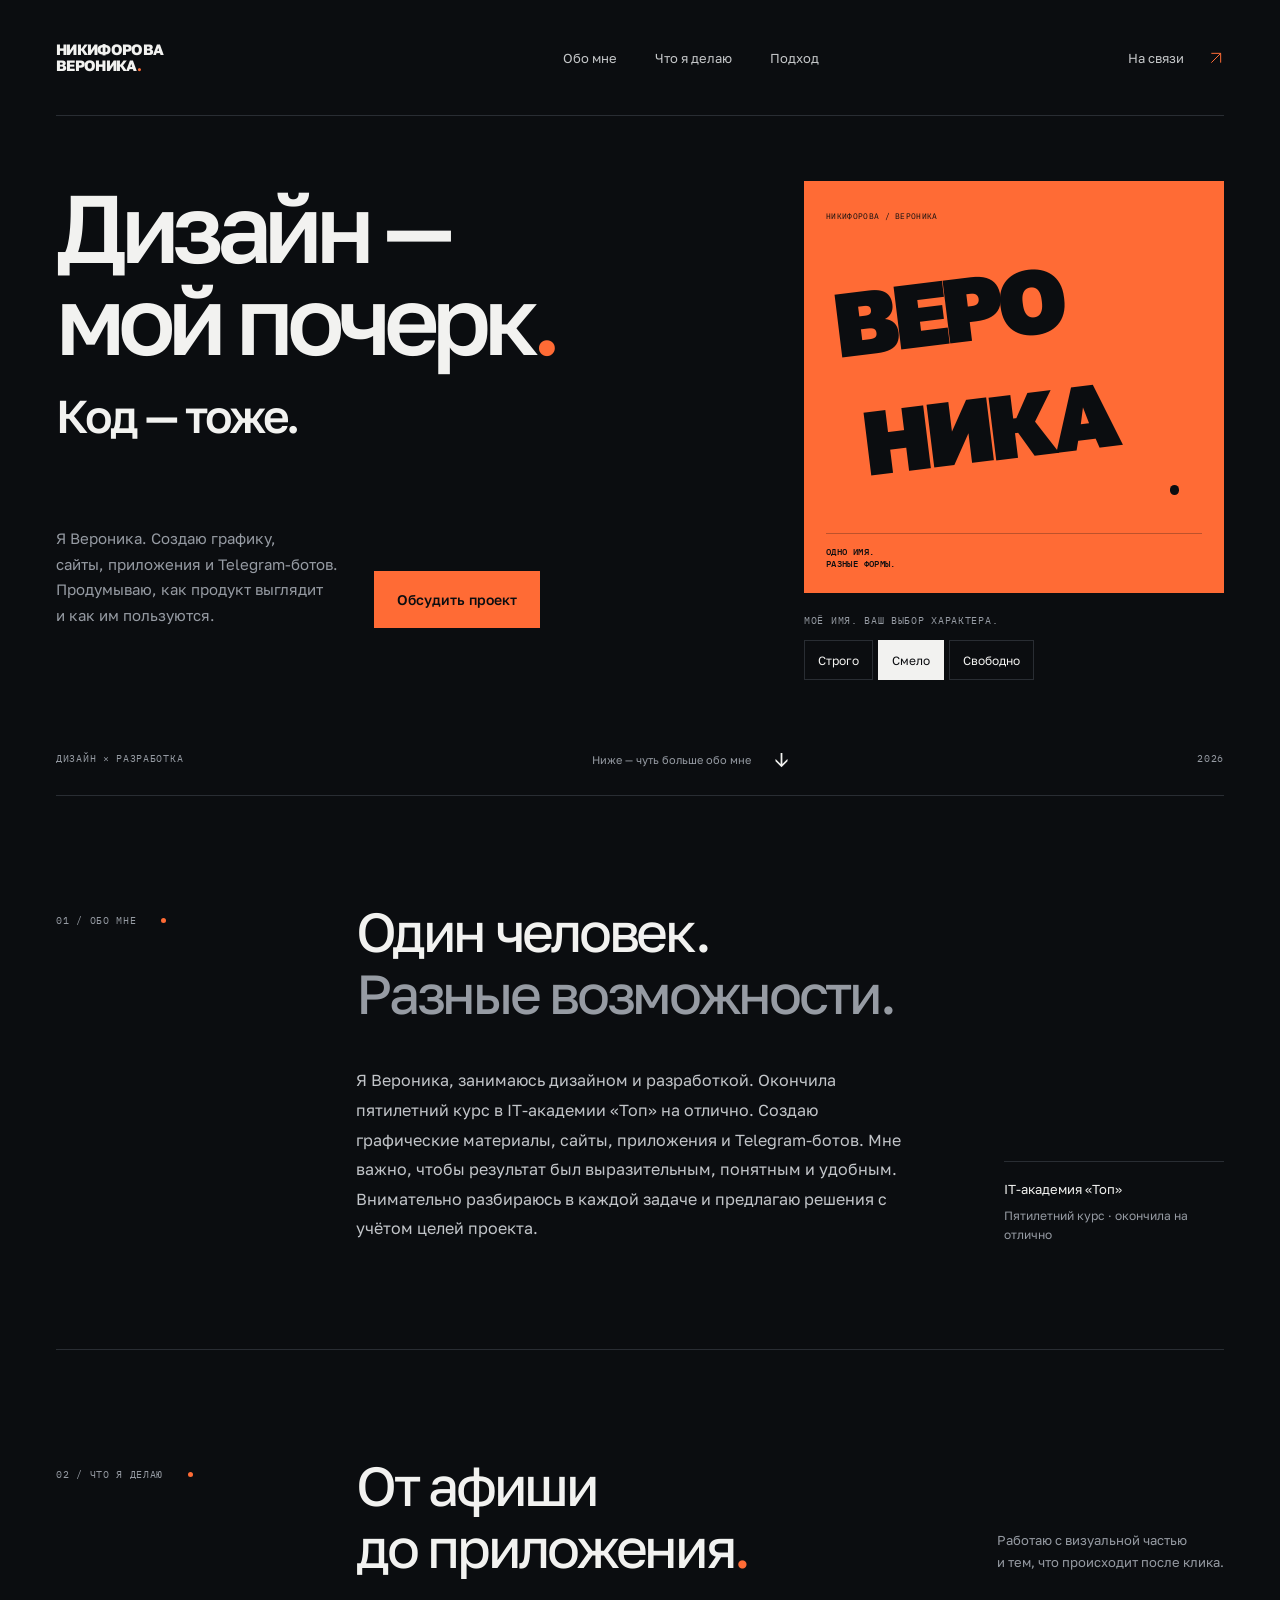
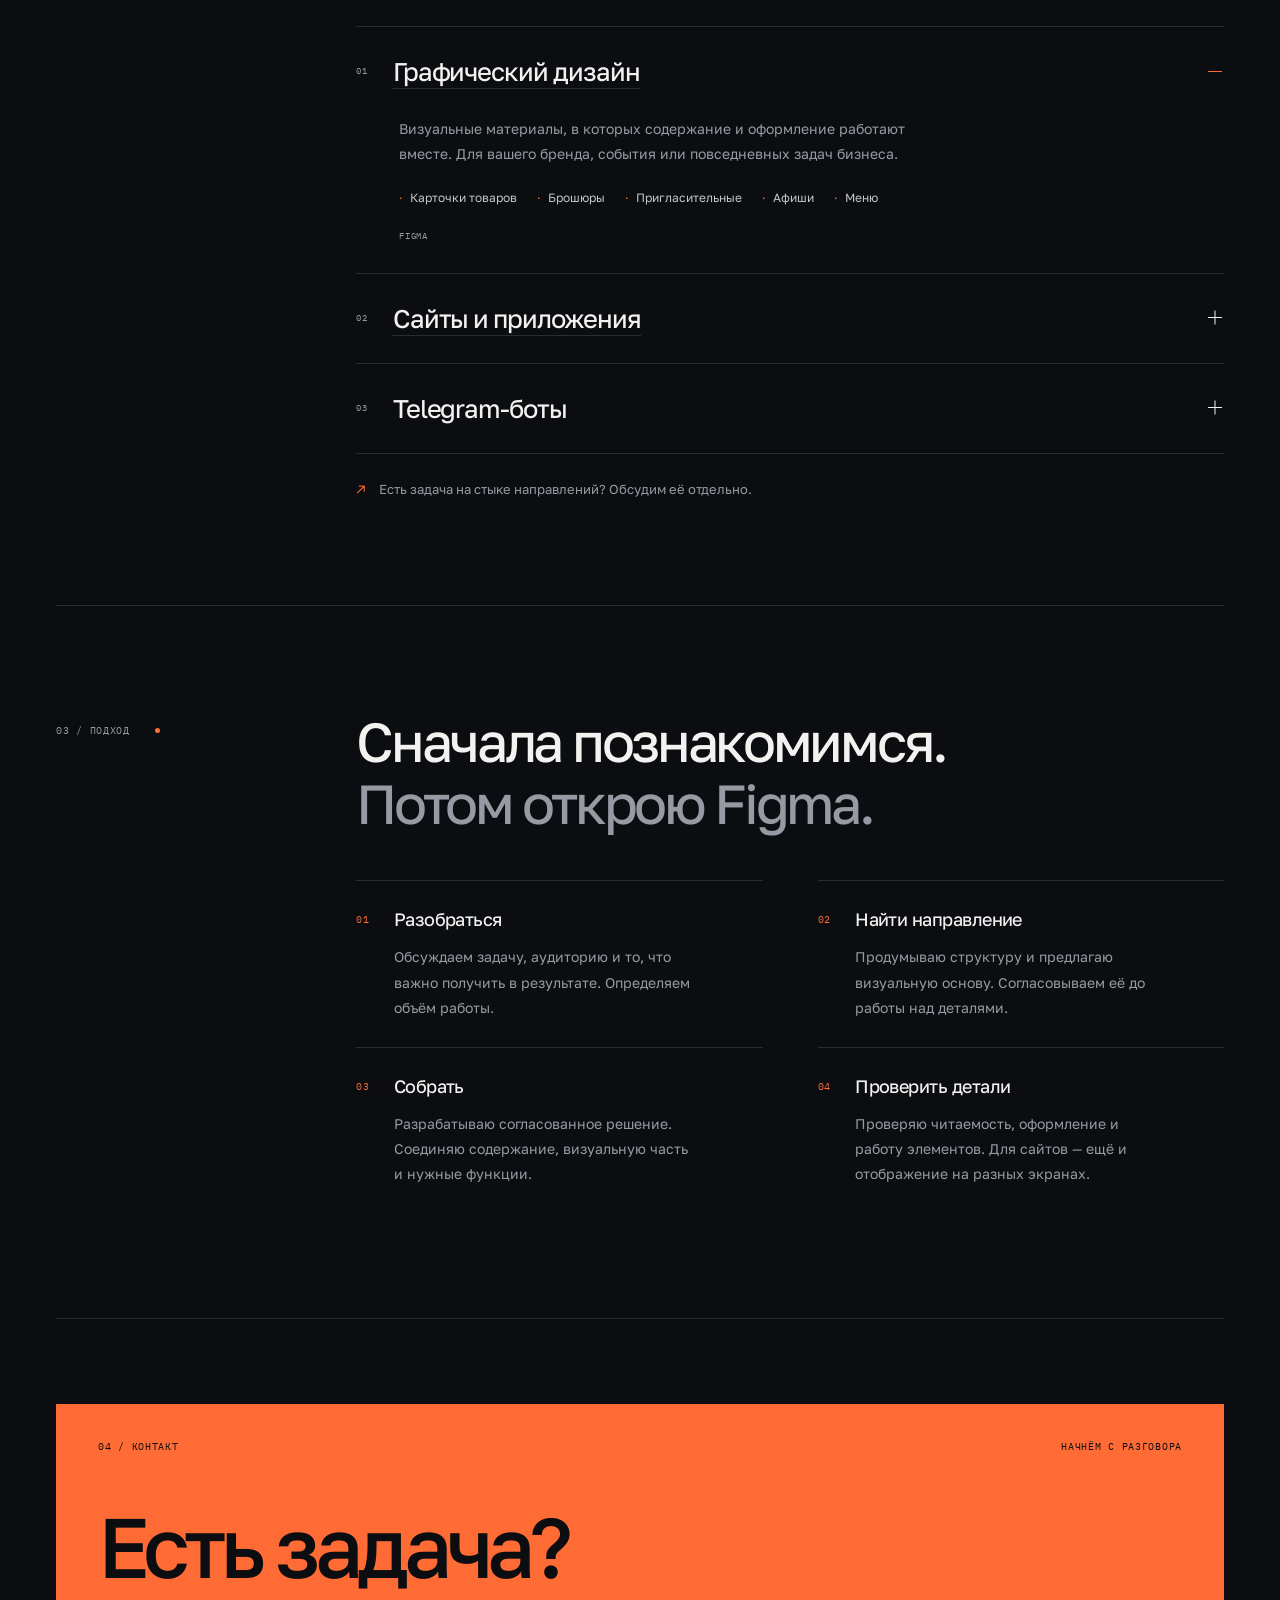
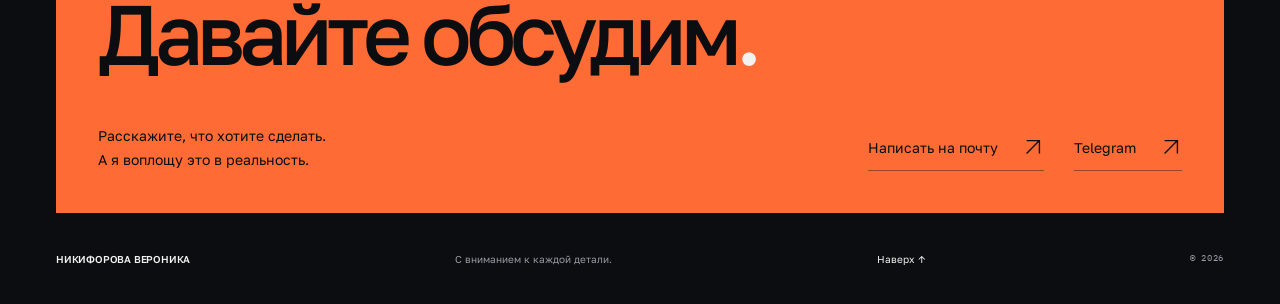
==== portfolio/index.html @ 2102d84c "Publish Veronika Nikiforova portfolio with design and app projects" ====
<!doctype html>
<html lang="ru">
<head>
  <meta charset="UTF-8">
  <meta name="viewport" content="width=device-width, initial-scale=1">
  <meta name="theme-color" content="#0B0D10">
  <meta name="description" content="Вероника Никифорова — графический дизайн, сайты, приложения и Telegram-боты. Внимание к идее, форме и деталям.">
  <title>НИКИФОРОВА ВЕРОНИКА — дизайн и разработка</title>
  <link rel="icon" type="image/svg+xml" href="./favicon.svg">
  <link rel="preconnect" href="https://fonts.googleapis.com">
  <link rel="preconnect" href="https://fonts.gstatic.com" crossorigin>
  <link href="https://fonts.googleapis.com/css2?family=Golos+Text:wght@400;450;500;550;600;650;700;750;800;850;900&family=IBM+Plex+Mono:wght@400;500&display=swap" rel="stylesheet">
  <link rel="stylesheet" href="./style.css">
  <script src="./script.js" defer></script>

<link rel="canonical" href="https://1nrei.github.io/portfolio/">
<meta property="og:type" content="website">
<meta property="og:locale" content="ru_RU">
<meta property="og:site_name" content="Вероника Никифорова">
<meta property="og:title" content="НИКИФОРОВА ВЕРОНИКА — дизайн и разработка">
<meta property="og:description" content="Вероника Никифорова — графический дизайн, сайты, приложения и Telegram-боты. Внимание к идее, форме и деталям.">
<meta property="og:url" content="https://1nrei.github.io/portfolio/">
<meta property="og:image" content="https://1nrei.github.io/portfolio/social-preview.png">
<meta property="og:image:width" content="1200">
<meta property="og:image:height" content="630">
<meta property="og:image:alt" content="Вероника Никифорова — дизайн и разработка">
<meta name="twitter:card" content="summary_large_image">
</head>
<body>
  <a class="skip-link" href="#main">Перейти к содержимому</a>
  <svg class="svg-library" aria-hidden="true" xmlns="http://www.w3.org/2000/svg"><symbol id="arrow" viewBox="0 0 24 24"><path d="M5 19 19 5M5 5h14v14" fill="none" stroke="currentColor" stroke-width="1.5"/></symbol></svg>
  <header class="header wrap">
    <a class="wordmark" href="#top" aria-label="Никифорова Вероника — в начало">НИКИФОРОВА<br>ВЕРОНИКА<span class="name-dot">.</span></a>
    <nav aria-label="Основная навигация"><a href="#about">Обо мне</a><a href="#services">Что я делаю</a><a href="#approach">Подход</a></nav>
    <a class="header-contact" href="#contact">На связи <svg class="arrow"><use href="#arrow"/></svg></a>
  </header>
  <main id="main">
    <section id="top" class="hero wrap" aria-labelledby="hero-title">
      <div class="hero-heading"><h1 id="hero-title"><span class="line"><span>Дизайн —</span></span><span class="line"><span>мой почерк<span class="accent">.</span></span><span class="line last-line"><span>Код — тоже.</span></span></h1></div>
      <div class="hero-bottom"><p class="hero-description">Я Вероника. Создаю графику,<br>сайты, приложения и Telegram-ботов.<br class="desktop-break"> Продумываю, как продукт выглядит<br class="desktop-break"> и как им пользуются.</p><a class="button" href="#contact">Обсудить проект</a></div>
      <div class="hero-playground">
        <div class="poster personal-poster" data-mode="bold" role="img" aria-label="Именная афиша Вероники Никифоровой. Композиция: Смело.">
          <span class="poster-index" aria-hidden="true">НИКИФОРОВА / ВЕРОНИКА</span>
          <div class="poster-words" aria-hidden="true"><span class="poster-word word-design">ВЕРО</span><span class="poster-word word-code">НИКА</span><span class="poster-period">.</span></div>
          <div class="poster-footer" aria-hidden="true"><span>ОДНО ИМЯ.<br>РАЗНЫЕ ФОРМЫ.</span></div>
        </div>
        <div class="playground-controls"><span class="mono playground-caption">МОЁ ИМЯ. ВАШ ВЫБОР ХАРАКТЕРА.</span><div class="modes" role="group" aria-label="Композиция афиши"><button type="button" data-mode="strict" aria-pressed="false">Строго</button><button type="button" data-mode="bold" aria-pressed="true">Смело</button><button type="button" data-mode="free" aria-pressed="false">Свободно</button></div><span class="sr-only" role="status" id="mode-status"></span></div>
      </div>
      <div class="hero-foot"><span class="mono">ДИЗАЙН × РАЗРАБОТКА</span><a href="#about" class="scroll-link">Ниже — чуть больше обо мне <span aria-hidden="true">↓</span></a><span class="mono hero-year">2026</span></div>
    </section>

    <section id="about" class="section wrap about" aria-labelledby="about-title"><div class="section-label reveal"><span class="mono">01 / ОБО МНЕ</span><span class="section-dot" aria-hidden="true"></span></div><div class="section-content"><h2 id="about-title" class="reveal">Один человек.<br><span class="muted">Разные возможности.</span></h2><div class="about-body reveal"><p>Я Вероника, занимаюсь дизайном и разработкой. Окончила пятилетний курс в IT-академии «Топ» на отлично. Создаю графические материалы, сайты, приложения и Telegram-ботов. Мне важно, чтобы результат был выразительным, понятным и удобным. Внимательно разбираюсь в каждой задаче и предлагаю решения с учётом целей проекта.</p><div class="education"><div><span>IT-академия «Топ»</span><small>Пятилетний курс · окончила на отлично</small></div></div></div></div></section>

    <section id="services" class="section wrap services" aria-labelledby="services-title"><div class="section-label reveal"><span class="mono">02 / ЧТО Я ДЕЛАЮ</span><span class="section-dot" aria-hidden="true"></span></div><div class="section-content"><div class="section-heading reveal"><h2 id="services-title">От афиши<br>до приложения<span class="accent">.</span></h2><p>Работаю с визуальной частью<br>и тем, что происходит после клика.</p></div><div class="service-list">
      <details class="service reveal" open><summary><span class="mono service-number">01</span><h3><a class="service-portfolio-link" href="./design.html">Графический дизайн</a></h3><span class="service-toggle" aria-hidden="true"></span></summary><div class="service-body"><p>Визуальные материалы, в которых содержание и оформление работают вместе. Для вашего бренда, события или повседневных задач бизнеса.</p><ul class="tags" aria-label="Виды графического дизайна"><li>Карточки товаров</li><li>Брошюры</li><li>Пригласительные</li><li>Афиши</li><li>Меню</li></ul><span class="mono service-tool">FIGMA</span></div></details>
      <details class="service reveal"><summary><span class="mono service-number">02</span><h3><a class="service-portfolio-link" href="./apps.html">Сайты и приложения</a></h3><span class="service-toggle" aria-hidden="true"></span></summary><div class="service-body"><p>Структура, дизайн интерфейса и разработка. Подбираем формат и набор функций под вашу задачу, уделяем внимание адаптивности и удобству.</p><ul class="tags"><li>Сайты-визитки</li><li>Лендинги</li><li>Интерфейсы</li><li>Приложения</li></ul></div></details>
      <details class="service reveal"><summary><span class="mono service-number">03</span><h3>Telegram-боты</h3><span class="service-toggle" aria-hidden="true"></span></summary><div class="service-body"><p>Бот под конкретный сценарий: помочь посетителю найти информацию, оставить заявку или пройти последовательность действий прямо в Telegram. Сначала обсуждаем задачу и необходимые возможности.</p><ul class="tags"><li>Логика диалога</li><li>Меню и навигация</li><li>Заявки</li></ul></div></details>
    </div><p class="service-note reveal"><span class="accent">↗</span> Есть задача на стыке направлений? Обсудим её отдельно.</p></div></section>

    <section id="approach" class="section wrap approach" aria-labelledby="approach-title"><div class="section-label reveal"><span class="mono">03 / ПОДХОД</span><span class="section-dot" aria-hidden="true"></span></div><div class="section-content"><h2 id="approach-title" class="reveal">Сначала познакомимся.<br><span class="muted">Потом открою Figma.</span></h2><div class="steps"><article class="step reveal"><span class="mono step-index">01</span><div><h3>Разобраться</h3><p>Обсуждаем задачу, аудиторию и то, что важно получить в результате. Определяем объём работы.</p></div></article><article class="step reveal"><span class="mono step-index">02</span><div><h3>Найти направление</h3><p>Продумываю структуру и предлагаю визуальную основу. Согласовываем её до работы над деталями.</p></div></article><article class="step reveal"><span class="mono step-index">03</span><div><h3>Собрать</h3><p>Разрабатываю согласованное решение. Соединяю содержание, визуальную часть и нужные функции.</p></div></article><article class="step reveal"><span class="mono step-index">04</span><div><h3>Проверить детали</h3><p>Проверяю читаемость, оформление и работу элементов. Для сайтов — ещё и отображение на разных экранах.</p></div></article></div></div></section>

    <section id="contact" class="contact wrap" aria-labelledby="contact-title"><div class="contact-top reveal"><span class="mono">04 / КОНТАКТ</span><span class="mono">НАЧНЁМ С РАЗГОВОРА</span></div><h2 id="contact-title" class="reveal">Есть задача?<br><span>Давайте обсудим<span class="contact-period">.</span></span></h2><div class="contact-bottom reveal"><p>Расскажите, что хотите сделать.<br>А я воплощу это в реальность.</p><div class="contact-links"><a class="contact-link" href="mailto:ray.nika64@gmail.com">Написать на почту <svg class="arrow"><use href="#arrow"/></svg></a><a class="contact-link" href="https://t.me/qewvy" target="_blank" rel="noopener noreferrer">Telegram <svg class="arrow"><use href="#arrow"/></svg></a></div></div><p class="contact-notice" id="contact-notice" role="status" hidden></p></section>
  </main>
  <footer class="footer wrap"><a class="footer-name" href="#top">НИКИФОРОВА ВЕРОНИКА</a><span>С вниманием к каждой детали.</span><a href="#top" class="back-top">Наверх ↑</a><span class="mono">© 2026</span></footer>
</body>
</html>
---- portfolio/style.css ----
:root{color-scheme:dark;--bg:#0b0d10;--text:#f2f2f0;--muted:#969ba3;--line:#292d33;--accent:#ff6b35;--font:'Golos Text',Arial,sans-serif;--mono:'IBM Plex Mono',monospace}*{box-sizing:border-box}html{scroll-behavior:smooth;scroll-padding-top:28px}body{margin:0;background:var(--bg);color:var(--text);font-family:var(--font);-webkit-font-smoothing:antialiased}::selection{background:var(--accent);color:var(--bg)}a{color:inherit;text-decoration:none}button{font:inherit;color:inherit}button,a,summary{-webkit-tap-highlight-color:transparent}button{cursor:pointer}a:focus-visible,button:focus-visible,summary:focus-visible{outline:2px solid var(--accent);outline-offset:7px}h1,h2,h3,p{margin:0}svg{display:inline-block}.svg-library{position:absolute;width:0;height:0;overflow:hidden}.arrow{width:22px;height:22px;flex-shrink:0;transition:transform .25s}.wrap{width:min(100% - 112px,1512px);margin-inline:auto}.mono{font:400 10px/1.6 var(--mono);letter-spacing:.07em}.accent{color:var(--accent)}.muted{color:var(--muted)}.sr-only{position:absolute;width:1px;height:1px;padding:0;margin:-1px;overflow:hidden;clip:rect(0,0,0,0);white-space:nowrap;border:0}.skip-link{position:fixed;z-index:10;top:12px;left:20px;transform:translateY(-200%);background:var(--accent);color:var(--bg);padding:12px}.skip-link:focus{transform:none}.header{height:116px;display:flex;align-items:center;justify-content:space-between;border-bottom:1px solid var(--line)}.wordmark{font-size:15px;line-height:1.05;letter-spacing:-.045em;font-weight:750}.name-dot{color:var(--accent)}nav{display:flex;gap:38px;margin-left:90px}nav a,.header-contact{font-size:13px;color:#c5c7c9}nav a{position:relative;padding-block:10px}nav a:after{content:'';position:absolute;bottom:3px;left:0;width:100%;height:1px;background:var(--accent);transform:scaleX(0);transform-origin:left;transition:transform .2s}nav a:hover:after{transform:scaleX(1)}.header-contact{display:flex;align-items:center;gap:24px}.header-contact .arrow{width:16px;height:16px;color:var(--accent)}.header-contact:hover .arrow{transform:translate(3px,-3px)}.hero{padding-top:65px;display:grid;grid-template-columns:1fr minmax(290px,36%);column-gap:50px;position:relative}.hero-heading{grid-column:1;grid-row:1}h1{font-size:clamp(70px,7.5vw,122px);font-weight:550;letter-spacing:-.078em;line-height:.96}.line{display:block;overflow:hidden;padding:0 .05em .1em 0;margin-bottom:-.1em}.line>span{display:block;animation:headline-in .85s cubic-bezier(.2,.65,.2,1) both}.line:nth-child(2)>span{animation-delay:.12s}.last-line{margin-top:24px;padding-bottom:.2em;margin-bottom:-.2em}.last-line>span{font-size:clamp(36px,3.6vw,58px);letter-spacing:-.065em;line-height:1.15;animation-delay:.24s}.hero-bottom{grid-column:1;grid-row:2;padding-top:32px;display:flex;align-items:flex-end;gap:36px;animation:fade-in .9s .3s both}.hero-description{font-size:14px;line-height:1.7;color:var(--muted);max-width:310px}.button{display:inline-flex;align-items:center;justify-content:space-between;gap:34px;background:var(--accent);color:var(--bg);font-size:13px;font-weight:550;white-space:nowrap;padding:20px 23px;transition:background .2s,transform .2s}.button:hover{background:#ff885c;transform:translateY(-3px)}.button:hover .arrow{transform:translate(3px,-3px)}.hero-playground{grid-column:2;grid-row:1 / 3;align-self:start;animation:poster-in 1s .15s cubic-bezier(.2,.65,.2,1) both}.poster{position:relative;width:100%;aspect-ratio:1/.98;background:var(--accent);color:var(--bg);overflow:hidden;padding:22px;container-type:inline-size}.poster-index{font:400 10px var(--mono);letter-spacing:.02em}.poster-words{position:absolute;inset:22% 5% 19%;font-weight:850;line-height:.85;letter-spacing:-.08em}.poster-word,.poster-amp,.poster-period{position:absolute;transition:transform .65s cubic-bezier(.2,.65,.2,1),top .65s,left .65s,font-weight .65s,font-size .65s,letter-spacing .65s}.word-design{font-size:24cqw;top:0;left:0;transform:rotate(-7deg)}.word-code{font-size:40cqw;top:43%;left:14%;transform:rotate(-7deg)}.poster-amp{font-size:18cqw;top:32%;left:0;transform:rotate(-7deg);font-weight:450}.poster-period{font-size:39cqw;top:40%;left:83%;transform:rotate(-7deg)}.poster-footer{position:absolute;bottom:22px;left:22px;right:22px;display:flex;align-items:flex-end;justify-content:space-between}.poster-footer span{font:500 9px/1.4 var(--mono);letter-spacing:.04em}.poster-arrow{width:44px;height:44px}.poster[data-mode=strict] .poster-words{font-weight:550}.poster[data-mode=strict] .word-design{font-size:21cqw;top:1%;left:0;transform:none;letter-spacing:-.06em}.poster[data-mode=strict] .word-code{font-size:32cqw;top:55%;left:25%;transform:none}.poster[data-mode=strict] .poster-amp{font-size:20cqw;top:58%;left:0;transform:none}.poster[data-mode=strict] .poster-period{font-size:32cqw;top:55%;left:81%;transform:none}.poster[data-mode=free] .word-design{font-size:21cqw;top:10%;left:0;transform:rotate(-16deg)}.poster[data-mode=free] .word-code{font-size:36cqw;top:51%;left:24%;transform:rotate(11deg)}.poster[data-mode=free] .poster-amp{font-size:23cqw;top:48%;left:0;transform:rotate(-18deg)}.poster[data-mode=free] .poster-period{font-size:36cqw;top:38%;left:83%;transform:rotate(11deg)}.playground-controls{margin-top:20px}.playground-caption{font-size:8px;color:var(--muted);display:block;margin-bottom:11px}.modes{display:flex;gap:5px}.modes button{background:transparent;border:1px solid var(--line);padding:9px 13px;font-size:11px;transition:border-color .2s,color .2s,background .2s}.modes button:hover{border-color:var(--muted)}.modes button[aria-pressed=true]{background:var(--text);border-color:var(--text);color:var(--bg)}.hero-foot{grid-column:1/-1;display:flex;align-items:center;justify-content:space-between;border-bottom:1px solid var(--line);margin-top:67px;padding-bottom:24px;color:var(--muted)}.scroll-link{font-size:11px;display:flex;align-items:center;gap:23px}.scroll-link span{color:var(--text);font-size:20px;transition:transform .2s}.scroll-link:hover span{transform:translateY(4px)}.section{display:grid;grid-template-columns:24% 1fr;gap:20px;padding-block:105px;border-bottom:1px solid var(--line)}.section-label{display:flex;align-items:flex-start;gap:25px;padding-top:12px;color:var(--muted)}.section-dot{width:5px;height:5px;background:var(--accent);margin-top:5px;border-radius:50%}h2{font-size:clamp(35px,4.3vw,68px);font-weight:450;line-height:1.12;letter-spacing:-.06em}.about-body{margin-top:42px;display:grid;grid-template-columns:1fr 220px;gap:50px}.about-body>p{font-size:16px;line-height:1.85;max-width:560px;color:#c2c5c9}.education{border-top:1px solid var(--line);padding-top:18px;align-self:end;display:flex;gap:14px}.education-mark{font-size:30px;line-height:.9;color:var(--accent)}.education div>span{font-size:13px;display:block;line-height:1.5}.education small{font-size:10px;color:var(--muted);line-height:1.6;display:block;margin-top:6px}.section-heading{display:flex;justify-content:space-between;align-items:flex-end;gap:30px}.section-heading>p{font-size:13px;line-height:1.7;color:var(--muted);padding-bottom:5px}.service-list{margin-top:48px}.service{border-top:1px solid var(--line)}.service:last-child{border-bottom:1px solid var(--line)}.service summary{display:flex;align-items:center;gap:25px;padding-block:29px;cursor:pointer;list-style:none}.service summary::-webkit-details-marker{display:none}.service-number{color:var(--muted);font-size:9px}.service h3{font-size:clamp(19px,2vw,29px);font-weight:450;letter-spacing:-.04em}.service-toggle{position:relative;margin-left:auto;width:18px;height:18px}.service-toggle:before,.service-toggle:after{content:'';position:absolute;background:var(--text);width:14px;height:1px;left:2px;top:8px;transition:transform .2s,background .2s}.service-toggle:after{transform:rotate(90deg)}.service[open] .service-toggle:after{transform:rotate(0)}.service[open] .service-toggle:before,.service[open] .service-toggle:after{background:var(--accent)}.service summary:hover h3{color:var(--accent)}.service-body{padding:0 40px 30px 43px;position:relative}.service-body>p{font-size:13px;line-height:1.8;color:var(--muted);max-width:510px}.tags{list-style:none;display:flex;flex-wrap:wrap;gap:8px 20px;padding:0;margin:23px 0 0}.tags li{font-size:10px;color:#c4c6ca}.tags li:before{content:'·';margin-right:7px;color:var(--accent)}.service-tool{display:block;margin-top:24px;font-size:9px;color:var(--muted)}.service-note{font-size:11px;color:var(--muted);margin-top:24px}.service-note span{margin-right:10px}.steps{display:grid;grid-template-columns:1fr 1fr;gap:0 55px;margin-top:46px}.step{display:flex;gap:24px;padding-block:27px;border-top:1px solid var(--line)}.step-index{color:var(--accent);font-size:10px;padding-top:4px}.step h3{font-size:18px;font-weight:450;letter-spacing:-.03em;margin-bottom:14px}.step p{font-size:12px;line-height:1.85;color:var(--muted);max-width:300px}.contact{margin-top:85px;background:var(--accent);color:var(--bg);padding:35px 42px 42px;position:relative}.contact-top{display:flex;justify-content:space-between;margin-bottom:48px}.contact h2{font-size:clamp(43px,6.6vw,106px);font-weight:500;letter-spacing:-.07em;line-height:1.02}.contact h2>span{color:var(--bg)}.contact-period{color:var(--text)}.contact-bottom{display:flex;justify-content:space-between;align-items:flex-end;gap:30px;margin-top:48px}.contact-bottom>p{font-size:13px;line-height:1.7}.contact-links{display:flex;gap:30px}.contact-link{border:0;border-bottom:1px solid #0b0d1066;display:flex;align-items:center;justify-content:space-between;gap:24px;padding:12px 0;background:none;font-size:13px;color:var(--bg)}.contact-link:hover .arrow{transform:translate(3px,-3px)}.contact-link:focus-visible{outline-color:var(--bg)}.contact-notice{font-size:12px;line-height:1.7;margin-top:24px;border-top:1px solid #0b0d1044;padding-top:15px}.footer{display:flex;justify-content:space-between;gap:20px;align-items:center;padding-block:38px;color:var(--muted);font-size:10px}.footer-name{color:var(--text);font-weight:550;font-size:10px;letter-spacing:-.02em}.back-top{color:var(--text)}.footer .mono{font-size:9px}.js .reveal{opacity:0;transform:translateY(20px);transition:opacity .65s ease,transform .65s cubic-bezier(.2,.65,.2,1)}.js .reveal.is-visible{opacity:1;transform:none}@keyframes headline-in{from{transform:translateY(115%)}to{transform:translateY(0)}}@keyframes fade-in{from{opacity:0;transform:translateY(12px)}to{opacity:1;transform:none}}@keyframes poster-in{from{opacity:0;transform:translateY(18px) rotate(2deg)}to{opacity:1;transform:none}}
@media(min-width:1600px){.hero{padding-top:80px}.hero-bottom{gap:65px}.hero-foot{margin-top:80px}}@media(max-width:1150px){.wrap{width:calc(100% - 72px)}.hero{gap:24px;grid-template-columns:1fr 35%;padding-top:50px}.hero-bottom{align-items:flex-start;flex-direction:column;gap:23px;padding-top:24px}.hero-description{font-size:13px}.desktop-break{display:none}.hero-description{max-width:290px}.hero-foot{margin-top:45px}.about-body{grid-template-columns:1fr;gap:30px}.education{max-width:260px}.section{grid-template-columns:21% 1fr;padding-block:80px}.section-label{gap:12px}.section-label .mono{font-size:9px}.section-heading>p{max-width:200px}.contact-links{gap:22px}.contact{padding:30px}.contact-bottom{gap:20px}.contact-link{gap:15px;font-size:12px}.steps{gap:0 30px}nav{margin-left:0;gap:25px}}
@media(max-width:760px){.wrap{width:calc(100% - 40px)}.header{height:88px}.wordmark{font-size:13px}.header nav{display:none}.header-contact{font-size:12px;gap:15px}.hero{padding-top:37px;grid-template-columns:1fr;gap:0}.hero-heading{grid-column:1;grid-row:1}h1{font-size:clamp(62px,13vw,97px);letter-spacing:-.075em}.last-line{margin-top:17px}.last-line>span{font-size:clamp(29px,6.5vw,46px)}.hero-bottom{grid-column:1;grid-row:2;padding-top:25px;flex-direction:row;justify-content:space-between;align-items:flex-end;gap:20px}.hero-description{font-size:12px;line-height:1.7;max-width:240px}.button{font-size:11px;padding:16px;gap:16px}.button .arrow{width:18px;height:18px}.hero-playground{grid-column:1;grid-row:3;margin-top:42px;display:grid;grid-template-columns:1fr minmax(100px,29%);gap:20px;align-items:end}.poster{aspect-ratio:1/.95;max-width:400px}.playground-controls{margin:0}.playground-caption{font-size:8px;line-height:1.9;margin-bottom:16px;max-width:120px}.modes{flex-direction:column;align-items:stretch;gap:7px}.modes button{padding:12px 8px;font-size:10px}.hero-foot{grid-column:1;grid-row:4;margin-top:28px;padding-bottom:21px}.hero-foot .mono{font-size:8px}.scroll-link{font-size:9px;gap:10px}.hero-year{display:none}.section{display:block;padding-block:57px}.section-label{padding-top:0;margin-bottom:30px;justify-content:space-between}.section-label .mono{font-size:9px}h2{font-size:clamp(33px,7.4vw,53px);letter-spacing:-.055em}.about-body{margin-top:27px;gap:28px}.about-body>p{font-size:14px;line-height:1.85}.education small{font-size:10px}.section-heading{display:block}.section-heading>p{margin-top:22px;font-size:12px;max-width:none}.section-heading>p br{display:none}.service-list{margin-top:30px}.service summary{padding-block:25px;gap:17px}.service h3{font-size:21px}.service-body{padding-left:30px;padding-right:8px}.service-body>p{font-size:12px}.tags{gap:10px 16px}.service-note{font-size:10px;line-height:1.7}.steps{margin-top:30px;gap:0 22px}.step{gap:14px;padding-block:24px}.step h3{font-size:16px;line-height:1.3}.step p{font-size:11px}.step-index{font-size:9px}.contact{margin-top:45px;padding:24px 23px 28px}.contact-top{margin-bottom:36px;gap:20px}.contact-top .mono{font-size:8px}.contact-top .mono:last-child{max-width:110px;text-align:right}.contact h2{font-size:clamp(36px,7.6vw,58px);line-height:1.12}.contact-bottom{display:block;margin-top:28px}.contact-bottom>p{font-size:12px}.contact-links{margin-top:28px;justify-content:space-between;gap:20px}.contact-link{font-size:11px;gap:15px}.contact-link .arrow{width:18px;height:18px}.footer{padding-block:28px;display:grid;grid-template-columns:1fr auto;gap:20px;font-size:9px}.footer-name{font-size:9px}.footer>span:not(.mono){grid-row:2}.footer .back-top{grid-column:2;grid-row:1}.footer .mono{grid-column:2;grid-row:2;font-size:8px}}
@media(max-width:420px){.hero-bottom{display:block}.hero-description{max-width:290px}.hero-description br{display:none}.hero-bottom .button{margin-top:22px;min-width:190px;justify-content:space-between}.hero-playground{margin-top:34px;grid-template-columns:1fr 96px;gap:16px}.poster{padding:14px}.poster-footer{left:14px;right:14px;bottom:14px}.poster-index{font-size:8px}.poster-footer span{font-size:7px}.poster-arrow{width:28px;height:28px}.steps{grid-template-columns:1fr}.step{gap:25px}.step p{font-size:12px;max-width:none}.hero-foot .scroll-link{max-width:140px;line-height:1.5}.contact-links{display:block}.contact-link{width:100%;font-size:13px;padding-block:16px}.contact h2{font-size:9vw}.contact{padding-inline:20px}}
.poster .word-design{font-size:19cqw;left:1%;top:6%;transform-origin:center}
.poster .word-code{font-size:32cqw;top:49%;left:15%}
.poster .poster-amp{font-size:12cqw;line-height:1;letter-spacing:0;top:54%;left:1%;transform:rotate(-7deg)}
/* A geometric full stop remains visible independently of font metrics. */
.poster .poster-period{font-size:0;width:2cqw;height:2cqw;border-radius:50%;background:currentColor;left:98%;top:94%;transform:none}
.poster[data-mode=strict] .word-design{font-size:18cqw;top:7%}
.poster[data-mode=strict] .word-code{font-size:28cqw;top:57%}
.poster[data-mode=strict] .poster-amp{font-size:12cqw;top:67%;left:1%;transform:none}
.poster[data-mode=strict] .poster-period{font-size:0;top:92%;left:87%;transform:none}
.poster[data-mode=free] .word-design{font-size:18cqw;top:13%;left:0}
.poster[data-mode=free] .word-code{font-size:29cqw;top:54%;left:25%}
.poster[data-mode=free] .poster-amp{font-size:12cqw;top:70%;left:1%;transform:rotate(-18deg)}
.poster[data-mode=free] .poster-period{font-size:0;top:101%;left:95%;transform:none}
/* The name is the artwork: each mode shares a readable two-line signature. */
.personal-poster .poster-words{inset:22% 7% 21%;letter-spacing:-.065em}
.poster.personal-poster .word-design{font-size:24cqw;top:0;left:0;transform:rotate(-7deg);font-weight:850;letter-spacing:-.065em}
.poster.personal-poster .word-code{font-size:24cqw;top:50%;left:8%;transform:rotate(-7deg);font-weight:850;letter-spacing:-.065em}
.poster.personal-poster .poster-period{width:2.5cqw;height:2.5cqw;left:93%;top:91%}
.poster.personal-poster[data-mode=strict] .word-design{font-size:22cqw;top:0;left:0;transform:none;font-weight:550}
.poster.personal-poster[data-mode=strict] .word-code{font-size:22cqw;top:50%;left:0;transform:none;font-weight:550}
.poster.personal-poster[data-mode=strict] .poster-period{left:84%;top:90%}
.poster.personal-poster[data-mode=free] .word-design{font-size:23cqw;top:0;left:0;transform:rotate(-13deg)}
.poster.personal-poster[data-mode=free] .word-code{font-size:23cqw;top:55%;left:8%;transform:rotate(8deg)}
.poster.personal-poster[data-mode=free] .poster-period{left:96%;top:101%}
.personal-poster .poster-index{font-size:8px;letter-spacing:.04em}
.personal-poster .poster-footer{padding-top:12px;border-top:1px solid #0b0d1044}
@media(max-width:420px){.personal-poster .poster-index{font-size:6px}.personal-poster .poster-footer{padding-top:7px}}
.service-portfolio-link{text-decoration:underline;text-decoration-color:var(--line);text-underline-offset:7px;text-decoration-thickness:1px;transition:text-decoration-color .2s}
.service-portfolio-link:hover{color:var(--accent);text-decoration-color:var(--accent)}
/* Keep navigation available and anchor targets clear of the header. */
html{scroll-padding-top:140px}
.header{position:sticky;top:0;z-index:5;background:var(--bg);isolation:isolate}
.header::before{content:'';position:absolute;inset:0 auto 0 50%;width:100vw;transform:translateX(-50%);background:var(--bg);z-index:-1;pointer-events:none}
@media(max-width:760px){html{scroll-padding-top:112px}}
/* Keep text and controls readable at real device sizes. */
.hero-bottom{align-self:start}
.hero-description{font-size:15px}
.button{min-height:48px;font-size:14px}
.playground-caption{font-size:10px;line-height:1.6}
.modes button{min-height:40px;font-size:12px}
.service-body>p,.step p{font-size:14px;line-height:1.8}
.service-note{font-size:13px;line-height:1.7}
.education small{font-size:12px}
.tags li{font-size:12px}
.contact-bottom>p,.contact-link{font-size:14px}
.header-contact{min-height:44px}
@media(max-width:760px){
 html{scroll-padding-top:140px}
 .header{height:116px;display:grid;grid-template-columns:1fr auto;grid-template-rows:72px 44px;align-items:center}
 .header nav{display:flex;grid-column:1/-1;grid-row:2;justify-content:space-between;gap:14px;margin:0;align-self:stretch}
 .header nav a{display:flex;align-items:center;font-size:12px;padding:0}
 .header-contact{grid-column:2;grid-row:1}
 .hero-description{font-size:14px;line-height:1.8}
 .hero-playground{grid-template-columns:minmax(0,1fr);gap:18px;max-width:400px}
 .poster{max-width:none}
 .playground-controls{width:100%}
 .playground-caption{max-width:none;font-size:9px;margin-bottom:10px}
 .modes{flex-direction:row;gap:8px}
 .modes button{flex:1;min-height:44px;font-size:12px;padding:10px 8px}
 .personal-poster .poster-index{font-size:9px}
 .personal-poster .poster-footer span{font-size:9px}
 .step h3{font-size:18px}
 .service-body>p,.step p,.section-heading>p{font-size:14px}
 .service-note{font-size:12px}
 .contact-bottom>p,.contact-link{font-size:14px}
 .contact-link{min-height:48px}
 .footer{font-size:11px}
 .footer-name{font-size:10px}
}
@media(min-width:421px) and (max-width:600px){.hero-bottom{flex-direction:column;align-items:flex-start;gap:20px}.hero-description{max-width:360px}}
@media(prefers-reduced-motion:reduce){html{scroll-behavior:auto}*,*:before,*:after{animation:none!important;transition:none!important}.js .reveal{opacity:1;transform:none}}
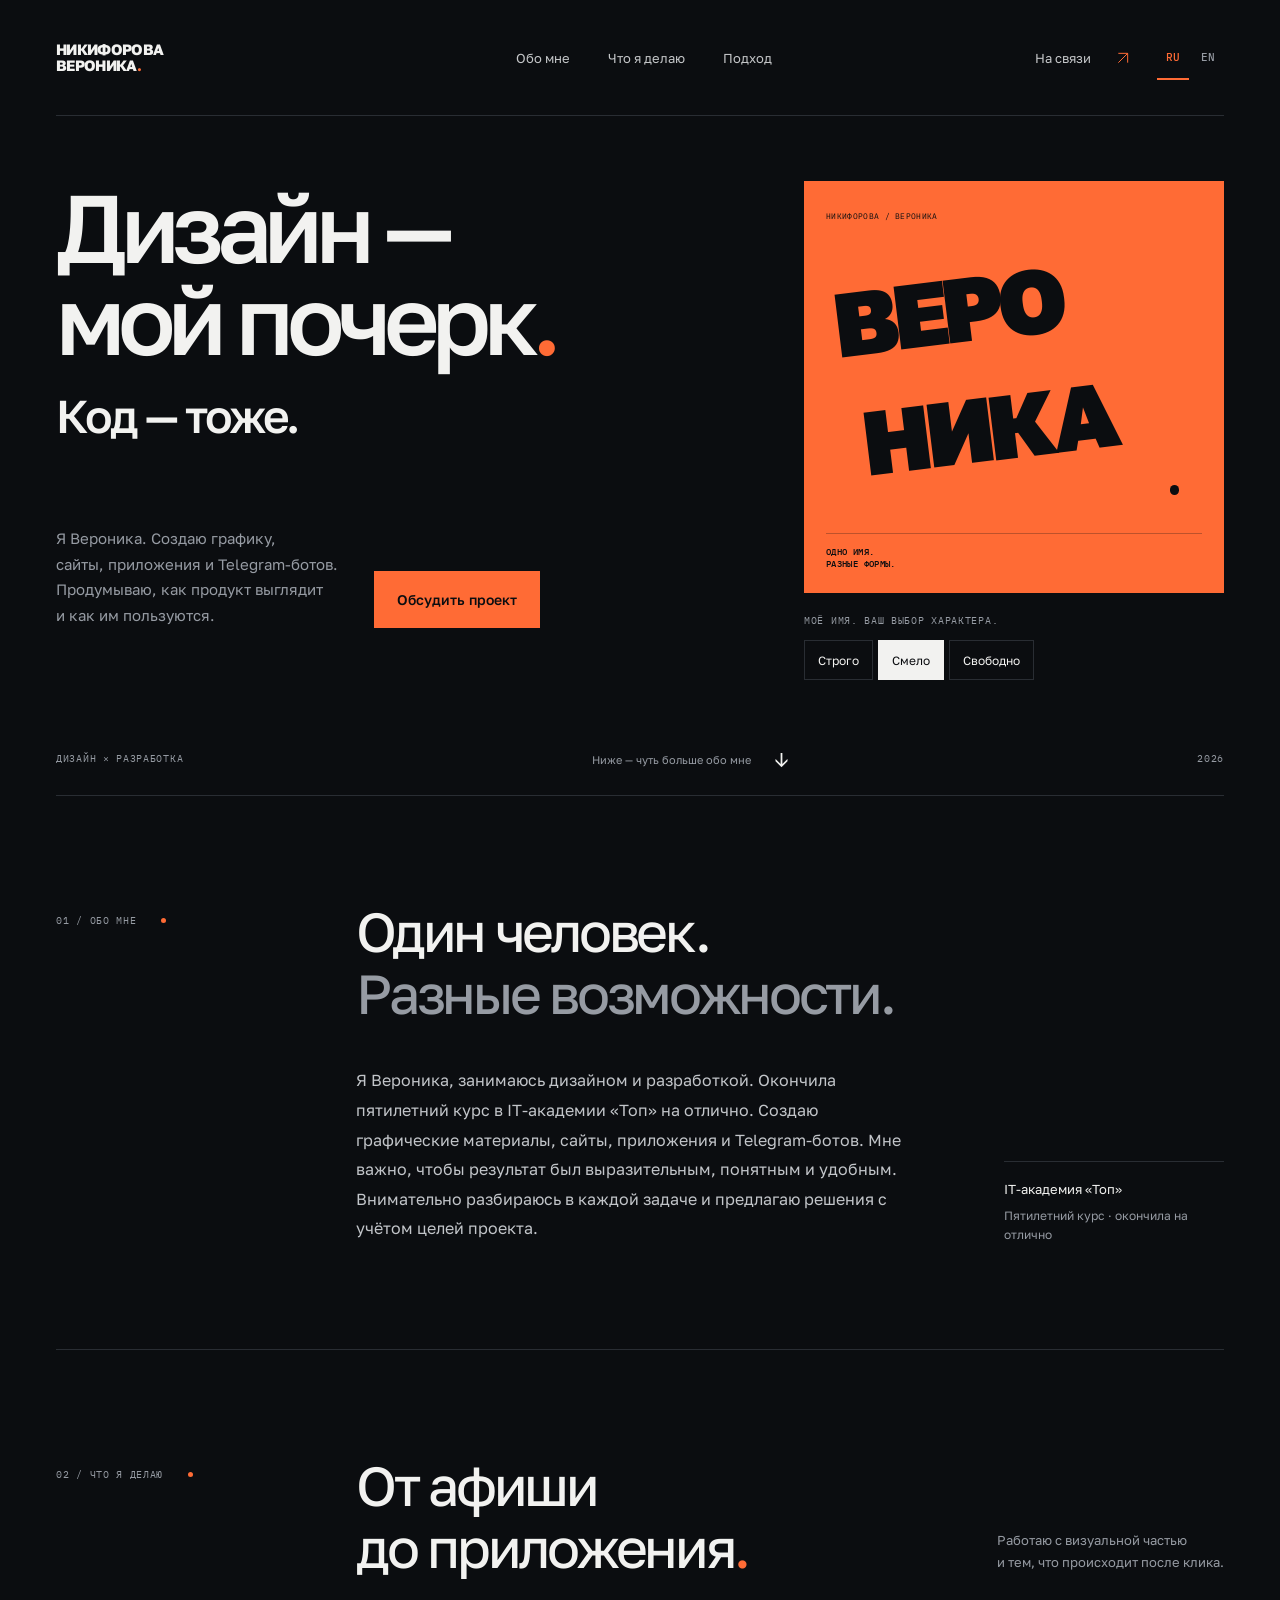
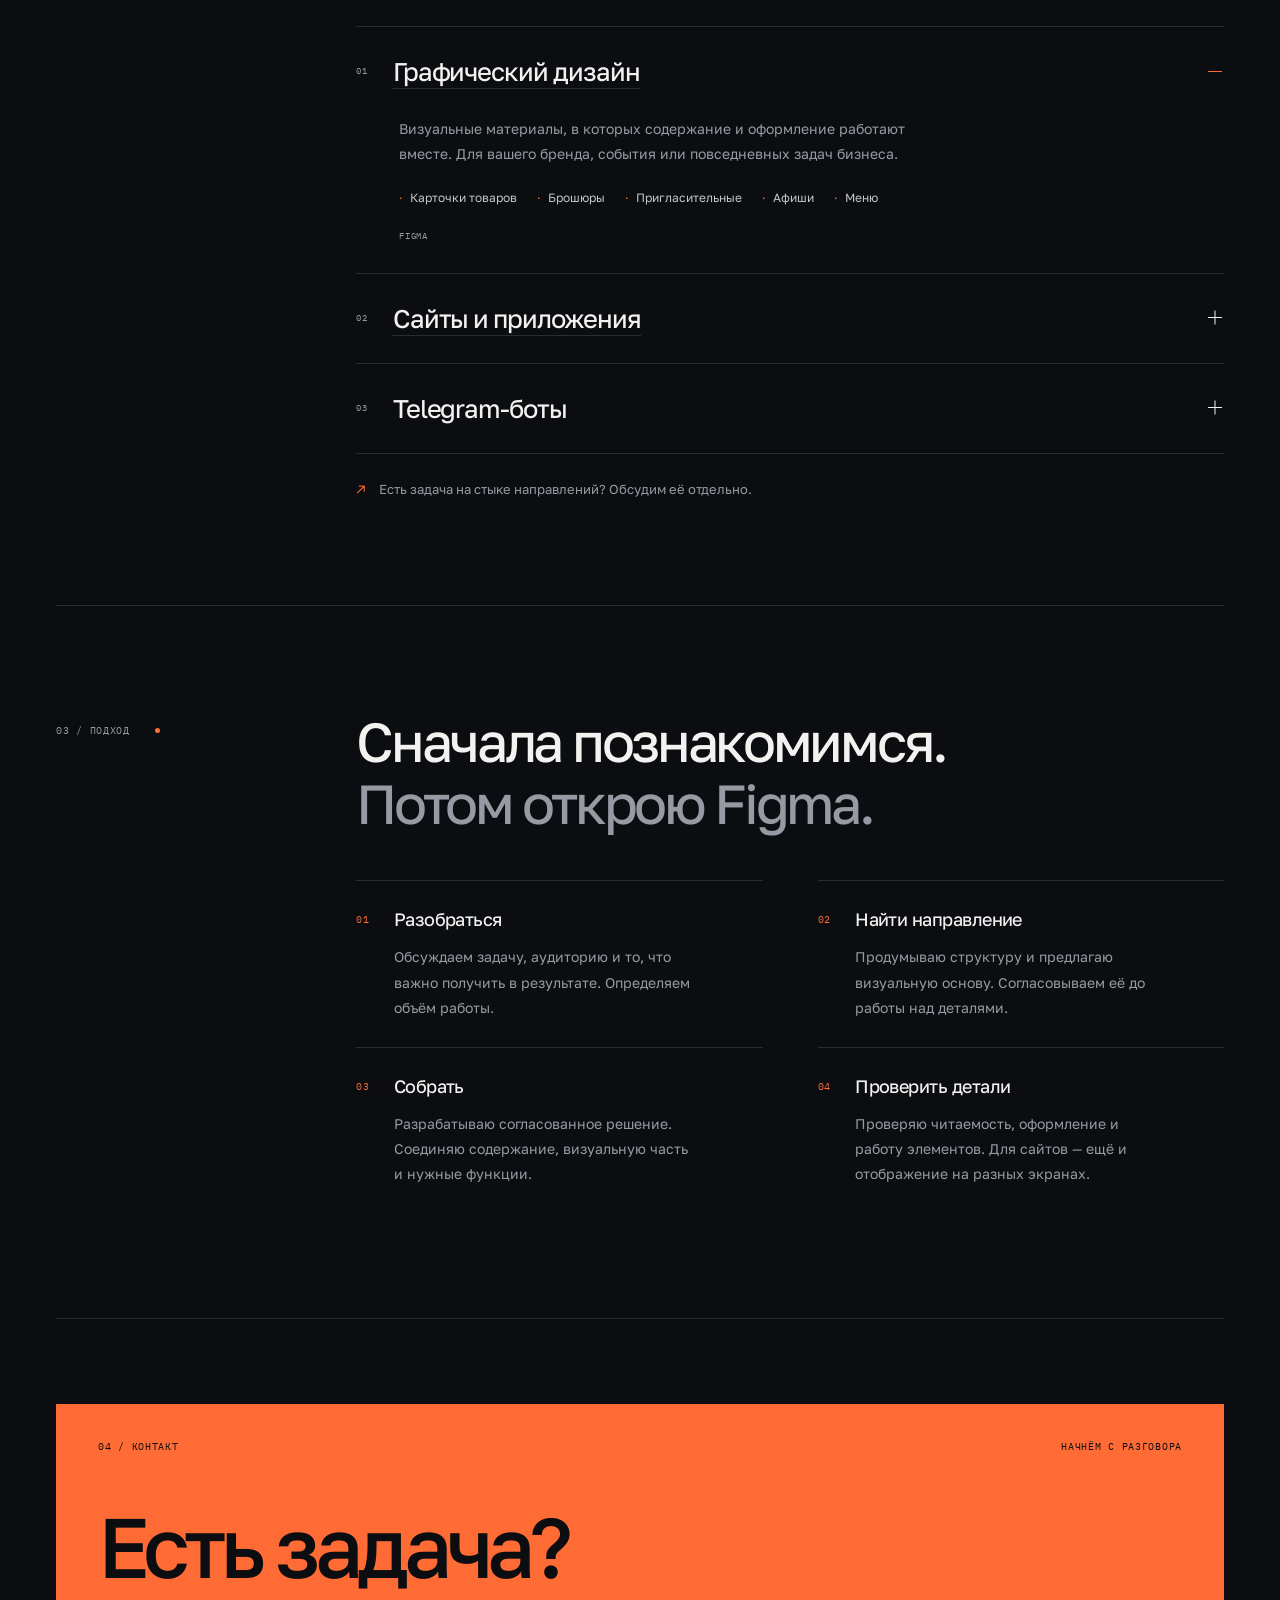
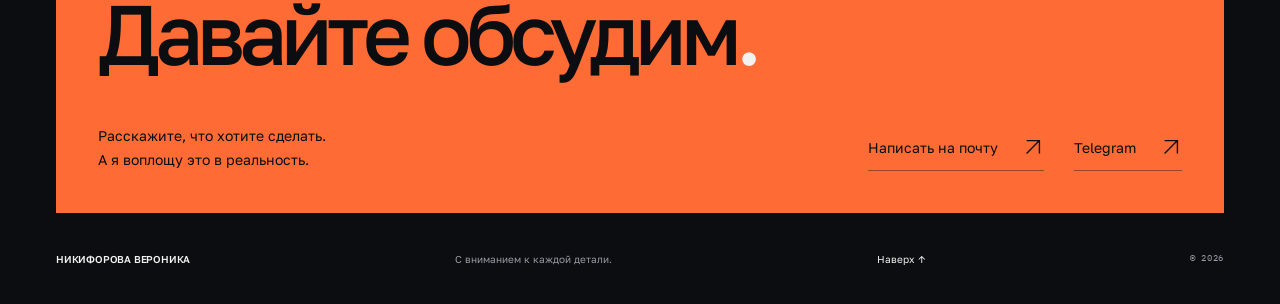
==== commit d472e877: "Add English portfolio pages and RU/EN language navigation" ====
--- a/portfolio/index.html
+++ b/portfolio/index.html
@@ -25,41 +25,41 @@
 <meta property="og:image:height" content="630">
 <meta property="og:image:alt" content="Вероника Никифорова — дизайн и разработка">
 <meta name="twitter:card" content="summary_large_image">
-</head>
+<link rel="alternate" hreflang="ru" href="https://1nrei.github.io/portfolio/"><link rel="alternate" hreflang="en" href="https://1nrei.github.io/portfolio/index-en.html"><link rel="alternate" hreflang="x-default" href="https://1nrei.github.io/portfolio/"><script src="./language.js" defer></script></head>
 <body>
   <a class="skip-link" href="#main">Перейти к содержимому</a>
   <svg class="svg-library" aria-hidden="true" xmlns="http://www.w3.org/2000/svg"><symbol id="arrow" viewBox="0 0 24 24"><path d="M5 19 19 5M5 5h14v14" fill="none" stroke="currentColor" stroke-width="1.5"/></symbol></svg>
   <header class="header wrap">
-    <a class="wordmark" href="#top" aria-label="Никифорова Вероника — в начало">НИКИФОРОВА<br>ВЕРОНИКА<span class="name-dot">.</span></a>
+    <a class="wordmark" href="#top" aria-label="Никифорова Вероника — в начало">НИКИФОРОВА<br> ВЕРОНИКА<span class="name-dot">.</span></a>
     <nav aria-label="Основная навигация"><a href="#about">Обо мне</a><a href="#services">Что я делаю</a><a href="#approach">Подход</a></nav>
-    <a class="header-contact" href="#contact">На связи <svg class="arrow"><use href="#arrow"/></svg></a>
+    <div class="header-actions"><a class="header-contact" href="#contact">На связи <svg class="arrow"><use href="#arrow"/></svg></a><div class="language-switch" role="group" aria-label="Язык сайта"><a href="./index.html" lang="ru" hreflang="ru" aria-current="page">RU</a><a href="./index-en.html" lang="en" hreflang="en">EN</a></div></div>
   </header>
   <main id="main">
     <section id="top" class="hero wrap" aria-labelledby="hero-title">
       <div class="hero-heading"><h1 id="hero-title"><span class="line"><span>Дизайн —</span></span><span class="line"><span>мой почерк<span class="accent">.</span></span><span class="line last-line"><span>Код — тоже.</span></span></h1></div>
-      <div class="hero-bottom"><p class="hero-description">Я Вероника. Создаю графику,<br>сайты, приложения и Telegram-ботов.<br class="desktop-break"> Продумываю, как продукт выглядит<br class="desktop-break"> и как им пользуются.</p><a class="button" href="#contact">Обсудить проект</a></div>
+      <div class="hero-bottom"><p class="hero-description">Я Вероника. Создаю графику,<br> сайты, приложения и Telegram-ботов.<br class="desktop-break"> Продумываю, как продукт выглядит<br class="desktop-break"> и как им пользуются.</p><a class="button" href="#contact">Обсудить проект</a></div>
       <div class="hero-playground">
         <div class="poster personal-poster" data-mode="bold" role="img" aria-label="Именная афиша Вероники Никифоровой. Композиция: Смело.">
           <span class="poster-index" aria-hidden="true">НИКИФОРОВА / ВЕРОНИКА</span>
           <div class="poster-words" aria-hidden="true"><span class="poster-word word-design">ВЕРО</span><span class="poster-word word-code">НИКА</span><span class="poster-period">.</span></div>
-          <div class="poster-footer" aria-hidden="true"><span>ОДНО ИМЯ.<br>РАЗНЫЕ ФОРМЫ.</span></div>
+          <div class="poster-footer" aria-hidden="true"><span>ОДНО ИМЯ.<br> РАЗНЫЕ ФОРМЫ.</span></div>
         </div>
         <div class="playground-controls"><span class="mono playground-caption">МОЁ ИМЯ. ВАШ ВЫБОР ХАРАКТЕРА.</span><div class="modes" role="group" aria-label="Композиция афиши"><button type="button" data-mode="strict" aria-pressed="false">Строго</button><button type="button" data-mode="bold" aria-pressed="true">Смело</button><button type="button" data-mode="free" aria-pressed="false">Свободно</button></div><span class="sr-only" role="status" id="mode-status"></span></div>
       </div>
       <div class="hero-foot"><span class="mono">ДИЗАЙН × РАЗРАБОТКА</span><a href="#about" class="scroll-link">Ниже — чуть больше обо мне <span aria-hidden="true">↓</span></a><span class="mono hero-year">2026</span></div>
     </section>
 
-    <section id="about" class="section wrap about" aria-labelledby="about-title"><div class="section-label reveal"><span class="mono">01 / ОБО МНЕ</span><span class="section-dot" aria-hidden="true"></span></div><div class="section-content"><h2 id="about-title" class="reveal">Один человек.<br><span class="muted">Разные возможности.</span></h2><div class="about-body reveal"><p>Я Вероника, занимаюсь дизайном и разработкой. Окончила пятилетний курс в IT-академии «Топ» на отлично. Создаю графические материалы, сайты, приложения и Telegram-ботов. Мне важно, чтобы результат был выразительным, понятным и удобным. Внимательно разбираюсь в каждой задаче и предлагаю решения с учётом целей проекта.</p><div class="education"><div><span>IT-академия «Топ»</span><small>Пятилетний курс · окончила на отлично</small></div></div></div></div></section>
+    <section id="about" class="section wrap about" aria-labelledby="about-title"><div class="section-label reveal"><span class="mono">01 / ОБО МНЕ</span><span class="section-dot" aria-hidden="true"></span></div><div class="section-content"><h2 id="about-title" class="reveal">Один человек.<br> <span class="muted">Разные возможности.</span></h2><div class="about-body reveal"><p>Я Вероника, занимаюсь дизайном и разработкой. Окончила пятилетний курс в IT-академии «Топ» на отлично. Создаю графические материалы, сайты, приложения и Telegram-ботов. Мне важно, чтобы результат был выразительным, понятным и удобным. Внимательно разбираюсь в каждой задаче и предлагаю решения с учётом целей проекта.</p><div class="education"><div><span>IT-академия «Топ»</span><small>Пятилетний курс · окончила на отлично</small></div></div></div></div></section>
 
-    <section id="services" class="section wrap services" aria-labelledby="services-title"><div class="section-label reveal"><span class="mono">02 / ЧТО Я ДЕЛАЮ</span><span class="section-dot" aria-hidden="true"></span></div><div class="section-content"><div class="section-heading reveal"><h2 id="services-title">От афиши<br>до приложения<span class="accent">.</span></h2><p>Работаю с визуальной частью<br>и тем, что происходит после клика.</p></div><div class="service-list">
+    <section id="services" class="section wrap services" aria-labelledby="services-title"><div class="section-label reveal"><span class="mono">02 / ЧТО Я ДЕЛАЮ</span><span class="section-dot" aria-hidden="true"></span></div><div class="section-content"><div class="section-heading reveal"><h2 id="services-title">От афиши<br> до приложения<span class="accent">.</span></h2><p>Работаю с визуальной частью<br> и тем, что происходит после клика.</p></div><div class="service-list">
       <details class="service reveal" open><summary><span class="mono service-number">01</span><h3><a class="service-portfolio-link" href="./design.html">Графический дизайн</a></h3><span class="service-toggle" aria-hidden="true"></span></summary><div class="service-body"><p>Визуальные материалы, в которых содержание и оформление работают вместе. Для вашего бренда, события или повседневных задач бизнеса.</p><ul class="tags" aria-label="Виды графического дизайна"><li>Карточки товаров</li><li>Брошюры</li><li>Пригласительные</li><li>Афиши</li><li>Меню</li></ul><span class="mono service-tool">FIGMA</span></div></details>
       <details class="service reveal"><summary><span class="mono service-number">02</span><h3><a class="service-portfolio-link" href="./apps.html">Сайты и приложения</a></h3><span class="service-toggle" aria-hidden="true"></span></summary><div class="service-body"><p>Структура, дизайн интерфейса и разработка. Подбираем формат и набор функций под вашу задачу, уделяем внимание адаптивности и удобству.</p><ul class="tags"><li>Сайты-визитки</li><li>Лендинги</li><li>Интерфейсы</li><li>Приложения</li></ul></div></details>
       <details class="service reveal"><summary><span class="mono service-number">03</span><h3>Telegram-боты</h3><span class="service-toggle" aria-hidden="true"></span></summary><div class="service-body"><p>Бот под конкретный сценарий: помочь посетителю найти информацию, оставить заявку или пройти последовательность действий прямо в Telegram. Сначала обсуждаем задачу и необходимые возможности.</p><ul class="tags"><li>Логика диалога</li><li>Меню и навигация</li><li>Заявки</li></ul></div></details>
     </div><p class="service-note reveal"><span class="accent">↗</span> Есть задача на стыке направлений? Обсудим её отдельно.</p></div></section>
 
-    <section id="approach" class="section wrap approach" aria-labelledby="approach-title"><div class="section-label reveal"><span class="mono">03 / ПОДХОД</span><span class="section-dot" aria-hidden="true"></span></div><div class="section-content"><h2 id="approach-title" class="reveal">Сначала познакомимся.<br><span class="muted">Потом открою Figma.</span></h2><div class="steps"><article class="step reveal"><span class="mono step-index">01</span><div><h3>Разобраться</h3><p>Обсуждаем задачу, аудиторию и то, что важно получить в результате. Определяем объём работы.</p></div></article><article class="step reveal"><span class="mono step-index">02</span><div><h3>Найти направление</h3><p>Продумываю структуру и предлагаю визуальную основу. Согласовываем её до работы над деталями.</p></div></article><article class="step reveal"><span class="mono step-index">03</span><div><h3>Собрать</h3><p>Разрабатываю согласованное решение. Соединяю содержание, визуальную часть и нужные функции.</p></div></article><article class="step reveal"><span class="mono step-index">04</span><div><h3>Проверить детали</h3><p>Проверяю читаемость, оформление и работу элементов. Для сайтов — ещё и отображение на разных экранах.</p></div></article></div></div></section>
+    <section id="approach" class="section wrap approach" aria-labelledby="approach-title"><div class="section-label reveal"><span class="mono">03 / ПОДХОД</span><span class="section-dot" aria-hidden="true"></span></div><div class="section-content"><h2 id="approach-title" class="reveal">Сначала познакомимся.<br> <span class="muted">Потом открою Figma.</span></h2><div class="steps"><article class="step reveal"><span class="mono step-index">01</span><div><h3>Разобраться</h3><p>Обсуждаем задачу, аудиторию и то, что важно получить в результате. Определяем объём работы.</p></div></article><article class="step reveal"><span class="mono step-index">02</span><div><h3>Найти направление</h3><p>Продумываю структуру и предлагаю визуальную основу. Согласовываем её до работы над деталями.</p></div></article><article class="step reveal"><span class="mono step-index">03</span><div><h3>Собрать</h3><p>Разрабатываю согласованное решение. Соединяю содержание, визуальную часть и нужные функции.</p></div></article><article class="step reveal"><span class="mono step-index">04</span><div><h3>Проверить детали</h3><p>Проверяю читаемость, оформление и работу элементов. Для сайтов — ещё и отображение на разных экранах.</p></div></article></div></div></section>
 
-    <section id="contact" class="contact wrap" aria-labelledby="contact-title"><div class="contact-top reveal"><span class="mono">04 / КОНТАКТ</span><span class="mono">НАЧНЁМ С РАЗГОВОРА</span></div><h2 id="contact-title" class="reveal">Есть задача?<br><span>Давайте обсудим<span class="contact-period">.</span></span></h2><div class="contact-bottom reveal"><p>Расскажите, что хотите сделать.<br>А я воплощу это в реальность.</p><div class="contact-links"><a class="contact-link" href="mailto:ray.nika64@gmail.com">Написать на почту <svg class="arrow"><use href="#arrow"/></svg></a><a class="contact-link" href="https://t.me/qewvy" target="_blank" rel="noopener noreferrer">Telegram <svg class="arrow"><use href="#arrow"/></svg></a></div></div><p class="contact-notice" id="contact-notice" role="status" hidden></p></section>
+    <section id="contact" class="contact wrap" aria-labelledby="contact-title"><div class="contact-top reveal"><span class="mono">04 / КОНТАКТ</span><span class="mono">НАЧНЁМ С РАЗГОВОРА</span></div><h2 id="contact-title" class="reveal">Есть задача?<br> <span>Давайте обсудим<span class="contact-period">.</span></span></h2><div class="contact-bottom reveal"><p>Расскажите, что хотите сделать.<br> А я воплощу это в реальность.</p><div class="contact-links"><a class="contact-link" href="mailto:ray.nika64@gmail.com">Написать на почту <svg class="arrow"><use href="#arrow"/></svg></a><a class="contact-link" href="https://t.me/qewvy" target="_blank" rel="noopener noreferrer">Telegram <svg class="arrow"><use href="#arrow"/></svg></a></div></div><p class="contact-notice" id="contact-notice" role="status" hidden></p></section>
   </main>
   <footer class="footer wrap"><a class="footer-name" href="#top">НИКИФОРОВА ВЕРОНИКА</a><span>С вниманием к каждой детали.</span><a href="#top" class="back-top">Наверх ↑</a><span class="mono">© 2026</span></footer>
 </body>
--- a/portfolio/style.css
+++ b/portfolio/style.css
@@ -36,6 +36,13 @@
 .header{position:sticky;top:0;z-index:5;background:var(--bg);isolation:isolate}
 .header::before{content:'';position:absolute;inset:0 auto 0 50%;width:100vw;transform:translateX(-50%);background:var(--bg);z-index:-1;pointer-events:none}
 @media(max-width:760px){html{scroll-padding-top:112px}}
+.header-actions{display:flex;align-items:center;gap:26px;min-width:0}
+.language-switch{display:flex;align-items:center;gap:3px;flex-shrink:0}
+.language-switch a{display:flex;align-items:center;justify-content:center;min-width:32px;min-height:44px;font:500 11px var(--mono);color:var(--muted);border-bottom:2px solid transparent;transition:color .2s,border-color .2s}
+.language-switch a[aria-current="page"]{color:var(--accent);border-bottom-color:var(--accent)}
+.language-switch a:hover{color:var(--text)}
+html[lang="en"] .hero h1{font-size:clamp(56px,6.6vw,106px);letter-spacing:-.065em}
+@media(max-width:760px){.header-actions{grid-column:2;grid-row:1;gap:12px}.language-switch a{min-width:28px;font-size:10px}html[lang="en"] .hero h1{font-size:clamp(36px,9.8vw,70px)}.portfolio-page .header-actions{gap:12px}}
 /* Keep text and controls readable at real device sizes. */
 .hero-bottom{align-self:start}
 .hero-description{font-size:15px}
